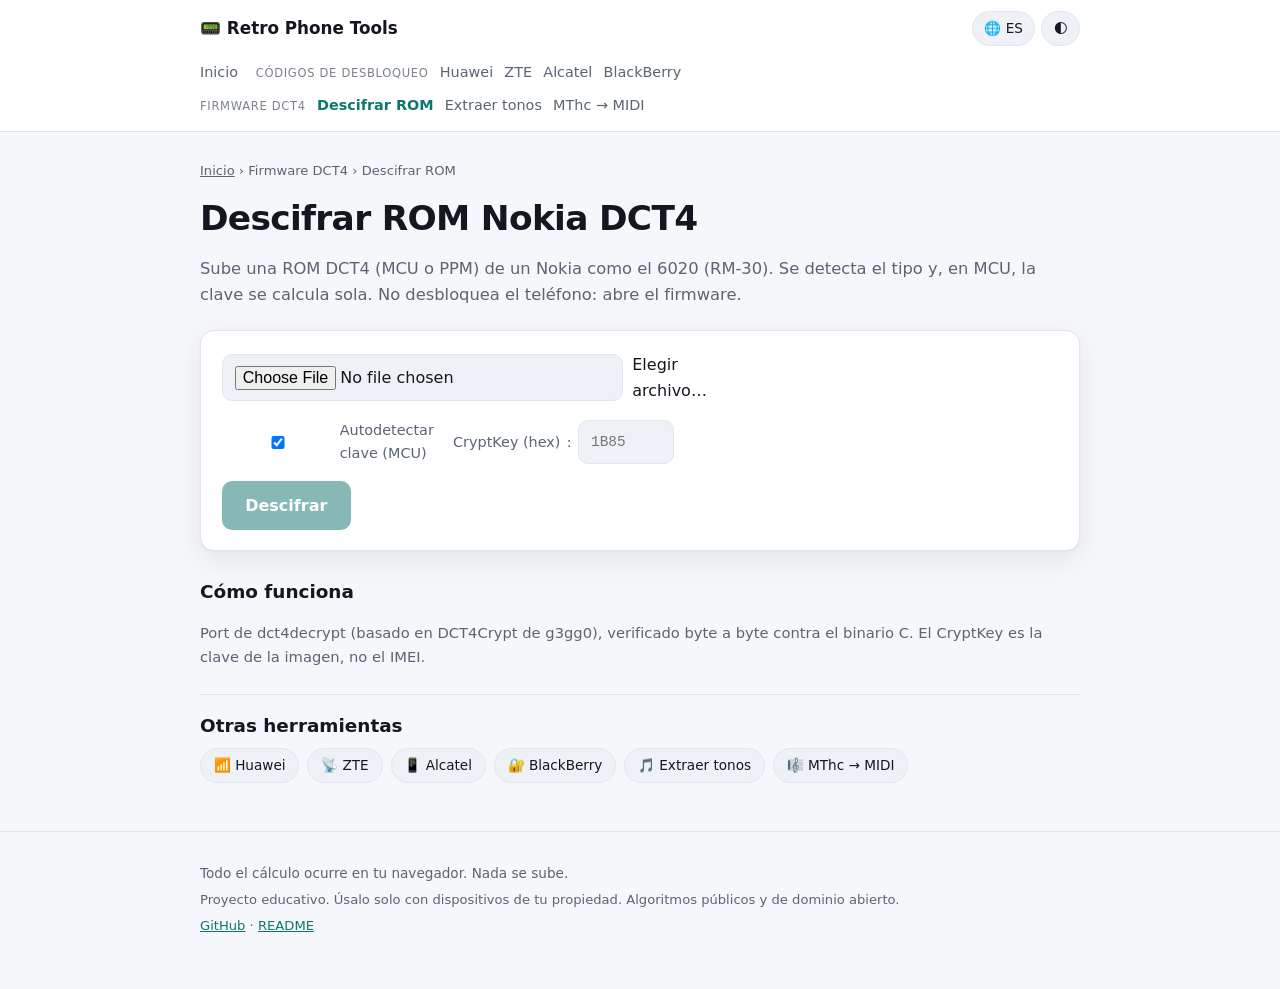
==== firmware/decrypt/index.html @ 7a3f13db "Retro Phone Tools: combined multi-tool site (unlock calculators + DCT4 firmware) - Multi-page static" ====
<!doctype html>
<html lang="es" data-slug="firmware/decrypt" data-title-key="p.dec.title" data-desc-key="p.dec.desc">
<head>
<meta charset="utf-8" />
<meta name="viewport" content="width=device-width, initial-scale=1" />
<title>Descifrar firmware Nokia DCT4 (MCU/PPM) online · Retro Phone Tools</title>
<meta name="description" content="Descifra ROMs de firmware Nokia DCT4 (MCU y PPM) y detecta el CryptKey, todo en el navegador. Verificado contra el binario de referencia." />
<meta name="keywords" content="Nokia DCT4 decrypt, descifrar firmware Nokia, DCT4 CryptKey, MCU PPM, 6020 RM-30, DCT4Crypt" />
<link rel="canonical" href="https://robyrew.github.io/retro-phone-tools/firmware/decrypt/" />
<meta name="color-scheme" content="light dark" />
<meta name="theme-color" content="#0f766e" />
<meta name="robots" content="index, follow, max-image-preview:large" />
<meta property="og:type" content="website" />
<meta property="og:site_name" content="Retro Phone Tools" />
<meta property="og:title" content="Descifrar firmware Nokia DCT4 (MCU/PPM) online" />
<meta property="og:description" content="Descifra ROMs de firmware Nokia DCT4 (MCU y PPM) y detecta el CryptKey, todo en el navegador. Verificado contra el binario de referencia." />
<meta property="og:url" content="https://robyrew.github.io/retro-phone-tools/firmware/decrypt/" />
<meta property="og:image" content="https://robyrew.github.io/retro-phone-tools/assets/og.svg" />
<meta property="og:locale" content="es_ES" />
<meta property="og:locale:alternate" content="en_US" />
<meta name="twitter:card" content="summary_large_image" />
<meta name="twitter:title" content="Descifrar firmware Nokia DCT4 (MCU/PPM) online" />
<meta name="twitter:description" content="Descifra ROMs de firmware Nokia DCT4 (MCU y PPM) y detecta el CryptKey, todo en el navegador. Verificado contra el binario de referencia." />
<meta name="twitter:image" content="https://robyrew.github.io/retro-phone-tools/assets/og.svg" />
<link rel="icon" href="../../assets/favicon.svg" type="image/svg+xml" />
<link rel="stylesheet" href="../../css/style.css" />
<script>(function(){try{var t=localStorage.getItem('rpt-theme');if(!t)t=matchMedia('(prefers-color-scheme: dark)').matches?'dark':'light';document.documentElement.dataset.theme=t;var l=localStorage.getItem('rpt-lang');if(l)document.documentElement.lang=l;}catch(e){}})();</script>
<script type="application/ld+json">{"@context":"https://schema.org","@type":"SoftwareApplication","name":"Descifrar firmware Nokia DCT4 (MCU/PPM) online","url":"https://robyrew.github.io/retro-phone-tools/firmware/decrypt/","applicationCategory":"UtilitiesApplication","operatingSystem":"Any (web browser)","description":"Descifra ROMs de firmware Nokia DCT4 (MCU y PPM) y detecta el CryptKey, todo en el navegador. Verificado contra el binario de referencia.","offers":{"@type":"Offer","price":"0","priceCurrency":"USD"},"isAccessibleForFree":true,"inLanguage":["es","en"],"author":{"@type":"Person","name":"RobyRew"}}</script>
<script type="application/ld+json">{"@context":"https://schema.org","@type":"BreadcrumbList","itemListElement":[{"@type":"ListItem","position":1,"name":"Inicio","item":"https://robyrew.github.io/retro-phone-tools/"},{"@type":"ListItem","position":2,"name":"Firmware DCT4","item":"https://robyrew.github.io/retro-phone-tools/firmware/decrypt/"},{"@type":"ListItem","position":3,"name":"Descifrar ROM","item":"https://robyrew.github.io/retro-phone-tools/firmware/decrypt/"}]}</script>
</head>
<body data-tool="decrypt">
<a class="skip" href="#main">Saltar al contenido</a>
<header class="topbar">
  <div class="wrap bar">
    <a class="brand" href="../../"><span aria-hidden="true">📟</span> Retro Phone Tools</a>
    <div class="controls">
      <button id="lang-btn" class="chip" aria-label="Language">🌐 <span id="lang-cur">ES</span></button>
      <button id="theme-btn" class="chip" aria-label="Theme">🌓</button>
    </div>
  </div>
  <div class="wrap"><nav class="mainnav" aria-label="tools"><a href="../../"  data-i18n="nav.home">Inicio</a><div class="nav-group"><span class="nav-h" data-i18n="nav.unlock">Códigos de desbloqueo</span><a href="../../unlock/huawei/"  data-i18n="p.hw.nav">Huawei</a><a href="../../unlock/zte/"  data-i18n="p.zte.nav">ZTE</a><a href="../../unlock/alcatel/"  data-i18n="p.alc.nav">Alcatel</a><a href="../../unlock/blackberry/"  data-i18n="p.bb.nav">BlackBerry</a></div><div class="nav-group"><span class="nav-h" data-i18n="nav.firmware">Firmware DCT4</span><a href="../../firmware/decrypt/" aria-current="page" class="active" data-i18n="p.dec.nav">Descifrar ROM</a><a href="../../firmware/extract/"  data-i18n="p.ext.nav">Extraer tonos</a><a href="../../firmware/mthc/"  data-i18n="p.mthc.nav">MThc → MIDI</a></div></nav></div>
</header>
<main id="main" class="wrap">
<article class="tool"><nav class="crumbs" aria-label="breadcrumb"><a href="../../" data-i18n="nav.home">Inicio</a> › <span data-i18n="nav.firmware">Firmware DCT4</span> › <span data-i18n="p.dec.nav">Descifrar ROM</span></nav>
      <h1 data-i18n="p.dec.h1">Descifrar ROM Nokia DCT4</h1>
      <p class="lede" data-i18n="p.dec.intro">Sube una ROM DCT4 (MCU o PPM) de un Nokia como el 6020 (RM-30). Se detecta el tipo y, en MCU, la clave se calcula sola. No desbloquea el teléfono: abre el firmware.</p>
      <div class="panel"><label class="filepick"><input type="file" id="dec-file" /><span data-i18n="ui.chooseFile">Elegir archivo…</span></label>
    <div class="row"><label class="inline"><input type="checkbox" id="dec-auto" checked /> <span data-i18n="t.dec.auto">Autodetectar clave (MCU)</span></label>
    <label class="inline"><span data-i18n="t.dec.key">CryptKey (hex)</span>: <input type="text" id="dec-key" class="key" maxlength="4" placeholder="1B85" disabled /></label></div>
    <button type="button" class="calc" id="dec-run" disabled data-i18n="t.dec.run">Descifrar</button><div class="results" id="dec-results" hidden></div></div>
      <section class="howto"><h2 data-i18n="ui.howto">Cómo funciona</h2><p data-i18n="p.dec.how">Port de dct4decrypt (basado en DCT4Crypt de g3gg0), verificado byte a byte contra el binario C. El CryptKey es la clave de la imagen, no el IMEI.</p></section>
      <section class="related"><h2 data-i18n="ui.related">Otras herramientas</h2><div class="rel-links"><a href="../../unlock/huawei/"><span aria-hidden="true">📶</span> <span data-i18n="p.hw.nav">Huawei</span></a><a href="../../unlock/zte/"><span aria-hidden="true">📡</span> <span data-i18n="p.zte.nav">ZTE</span></a><a href="../../unlock/alcatel/"><span aria-hidden="true">📱</span> <span data-i18n="p.alc.nav">Alcatel</span></a><a href="../../unlock/blackberry/"><span aria-hidden="true">🔐</span> <span data-i18n="p.bb.nav">BlackBerry</span></a><a href="../../firmware/extract/"><span aria-hidden="true">🎵</span> <span data-i18n="p.ext.nav">Extraer tonos</span></a><a href="../../firmware/mthc/"><span aria-hidden="true">🎼</span> <span data-i18n="p.mthc.nav">MThc → MIDI</span></a></div></section></article>
</main>
<footer class="site-footer"><div class="wrap">
  <p data-i18n="ui.privacy">Todo el cálculo ocurre en tu navegador. Nada se sube.</p>
  <p class="small" data-i18n="foot.disclaimer">Proyecto educativo. Úsalo solo con dispositivos de tu propiedad. Algoritmos públicos y de dominio abierto.</p>
  <p class="small"><a href="https://github.com/RobyRew/retro-phone-tools" rel="noopener">GitHub</a> · <a href="../../README.md">README</a></p>
</div></footer>
<script type="module" src="../../js/shell.js"></script>
<script type="module" src="../../js/app.js"></script>
</body>
</html>
---- css/style.css ----
:root {
  --bg: #f5f7fa; --surface: #ffffff; --surface-2: #eef1f6; --text: #14171f;
  --muted: #5b6472; --border: #e1e6ee; --accent: #0f766e; --accent-ink: #fff;
  --ok: #17915a; --err: #d1454b; --warn: #b7791f;
  --code-bg: #0f1222; --code-ink: #7ef0c0;
  --radius: 14px; --shadow: 0 1px 2px rgba(16,24,40,.05), 0 10px 30px rgba(16,24,40,.07);
  --font: system-ui, -apple-system, "Segoe UI", Roboto, Helvetica, Arial, sans-serif;
  --mono: ui-monospace, "SF Mono", "JetBrains Mono", Menlo, Consolas, monospace;
}
:root[data-theme="dark"] {
  --bg: #0b0d13; --surface: #12151d; --surface-2: #1a1e28; --text: #e8eaf0;
  --muted: #97a1b1; --border: #242a37; --accent: #2dd4bf; --accent-ink: #06120f;
  --ok: #4ade80; --err: #f87171; --warn: #f2c14e; --shadow: 0 1px 2px rgba(0,0,0,.3), 0 10px 30px rgba(0,0,0,.35);
}
* { box-sizing: border-box; }
[hidden] { display: none !important; }
html { scroll-behavior: smooth; }
body { margin: 0; font-family: var(--font); background: var(--bg); color: var(--text); line-height: 1.6; -webkit-font-smoothing: antialiased; }
.wrap { width: min(880px, 92vw); margin-inline: auto; }
a { color: var(--accent); }
h1 { font-size: clamp(1.5rem, 4vw, 2.15rem); letter-spacing: -.02em; margin: .2rem 0 .6rem; }
h2 { font-size: 1.15rem; margin: 0 0 .5rem; }
.lede { color: var(--muted); font-size: 1.02rem; margin: 0 0 1.4rem; }
.small { font-size: .82rem; }
.skip { position: absolute; left: -999px; }
.skip:focus { left: 1rem; top: .5rem; background: var(--accent); color: var(--accent-ink); padding: .5rem .8rem; border-radius: 8px; z-index: 10; }

/* header */
.topbar { background: color-mix(in srgb, var(--surface) 92%, transparent); border-bottom: 1px solid var(--border); position: sticky; top: 0; z-index: 5; backdrop-filter: saturate(160%) blur(8px); }
.bar { display: flex; align-items: center; justify-content: space-between; padding: .7rem 0; }
.brand { font-weight: 700; text-decoration: none; color: var(--text); font-size: 1.05rem; }
.controls { display: flex; gap: .4rem; }
.chip { font: inherit; cursor: pointer; background: var(--surface-2); border: 1px solid var(--border); color: var(--text); border-radius: 999px; padding: .35rem .7rem; font-size: .85rem; }
.chip:hover { border-color: var(--accent); }
.mainnav { display: flex; flex-wrap: wrap; gap: .3rem 1.1rem; padding: .1rem 0 .7rem; align-items: baseline; }
.mainnav > a, .nav-group a { text-decoration: none; color: var(--muted); font-size: .9rem; padding: .15rem 0; }
.mainnav > a:hover, .nav-group a:hover { color: var(--text); }
.mainnav a.active { color: var(--accent); font-weight: 600; }
.nav-group { display: inline-flex; flex-wrap: wrap; gap: .1rem .7rem; align-items: baseline; }
.nav-h { font-size: .72rem; text-transform: uppercase; letter-spacing: .06em; color: var(--muted); opacity: .8; }

main { padding: 1.8rem 0 3rem; }
.crumbs { font-size: .82rem; color: var(--muted); margin-bottom: .6rem; }
.crumbs a { color: var(--muted); }

/* home grid */
.tool-grid { display: grid; grid-template-columns: repeat(auto-fill, minmax(230px, 1fr)); gap: 1rem; }
.tool-card { display: flex; flex-direction: column; gap: .3rem; text-decoration: none; color: inherit; background: var(--surface); border: 1px solid var(--border); border-radius: var(--radius); padding: 1.1rem; box-shadow: var(--shadow); transition: transform .12s, border-color .12s; }
.tool-card:hover { transform: translateY(-2px); border-color: var(--accent); }
.tool-card .ico { font-size: 1.6rem; }
.tc-title { font-weight: 700; }
.tc-desc { font-size: .85rem; color: var(--muted); }

/* tool panel */
.panel { background: var(--surface); border: 1px solid var(--border); border-radius: var(--radius); padding: 1.3rem; box-shadow: var(--shadow); display: flex; flex-direction: column; gap: 1rem; align-items: flex-start; }
.field { display: flex; flex-direction: column; gap: .35rem; width: 100%; max-width: 360px; }
.field label { font-size: .8rem; font-weight: 600; color: var(--muted); }
.imei-row { display: flex; gap: .5rem; }
input, select { font: inherit; color: var(--text); background: var(--surface-2); border: 1px solid var(--border); border-radius: 10px; padding: .6rem .75rem; width: 100%; }
input:focus, select:focus { outline: none; border-color: var(--accent); box-shadow: 0 0 0 3px color-mix(in srgb, var(--accent) 25%, transparent); }
#imei { font-family: var(--mono); letter-spacing: .08em; }
input.key { font-family: var(--mono); max-width: 6rem; text-transform: uppercase; }
.status { font-size: .82rem; color: var(--muted); min-height: 1.1em; margin: .1rem 0 0; }
.status.ok { color: var(--ok); } .status.err { color: var(--err); }
.row { display: flex; flex-wrap: wrap; gap: .8rem 1.2rem; align-items: center; }
.inline { display: inline-flex; align-items: center; gap: .4rem; color: var(--muted); font-size: .9rem; }
button { font: inherit; cursor: pointer; border-radius: 10px; border: 1px solid transparent; }
button.ghost { background: transparent; border-color: var(--border); color: var(--text); padding: .6rem .9rem; }
button.ghost:hover { background: var(--surface-2); }
button.calc { background: var(--accent); color: var(--accent-ink); padding: .65rem 1.4rem; font-weight: 600; }
button.calc:hover:not(:disabled) { filter: brightness(1.08); }
button.calc:disabled { opacity: .5; cursor: not-allowed; }
.filepick { display: inline-flex; align-items: center; gap: .6rem; }

.results { width: 100%; display: grid; gap: .6rem; }
.result-card { display: flex; align-items: center; justify-content: space-between; gap: 1rem; background: var(--surface-2); border: 1px solid var(--border); border-radius: 10px; padding: .7rem .9rem; }
.result-card .label { font-size: .78rem; color: var(--muted); font-weight: 600; }
.result-card .value { font-family: var(--mono); font-size: 1.15rem; letter-spacing: .05em; word-break: break-all; }
.copy { background: var(--code-bg); color: var(--code-ink); border: none; padding: .45rem .7rem; font-size: .8rem; font-family: var(--mono); flex-shrink: 0; }
.summary { background: var(--surface-2); border: 1px solid var(--border); border-radius: 10px; padding: .8rem .9rem; font-size: .92rem; }
.summary b { font-family: var(--mono); }
.asset { display: flex; align-items: center; justify-content: space-between; gap: 1rem; background: var(--surface-2); border: 1px solid var(--border); border-radius: 10px; padding: .6rem .8rem; }
.asset .name { font-family: var(--mono); font-size: .95rem; word-break: break-all; }
.asset .sub { font-size: .78rem; color: var(--muted); }
.dl { background: var(--accent); color: var(--accent-ink); border: none; border-radius: 8px; padding: .45rem .8rem; font-size: .85rem; font-weight: 600; text-decoration: none; display: inline-block; }
.dl.ghost-dl { background: transparent; color: var(--text); border: 1px solid var(--border); }
.err-box { background: color-mix(in srgb, var(--warn) 16%, var(--surface)); border: 1px solid color-mix(in srgb, var(--warn) 45%, transparent); border-radius: 10px; padding: .7rem .9rem; font-size: .9rem; }

.howto { margin-top: 1.6rem; color: var(--muted); font-size: .92rem; }
.howto h2 { color: var(--text); }
.related { margin-top: 1.6rem; border-top: 1px solid var(--border); padding-top: 1rem; }
.rel-links { display: flex; flex-wrap: wrap; gap: .5rem; }
.rel-links a { text-decoration: none; background: var(--surface-2); border: 1px solid var(--border); border-radius: 999px; padding: .35rem .8rem; font-size: .85rem; color: var(--text); }
.rel-links a:hover { border-color: var(--accent); }

.site-footer { border-top: 1px solid var(--border); padding: 1.6rem 0 3rem; color: var(--muted); font-size: .85rem; }
.site-footer p { margin: .3rem 0; }
@media (max-width: 480px) { .result-card, .asset { flex-wrap: wrap; } .field { max-width: none; } }
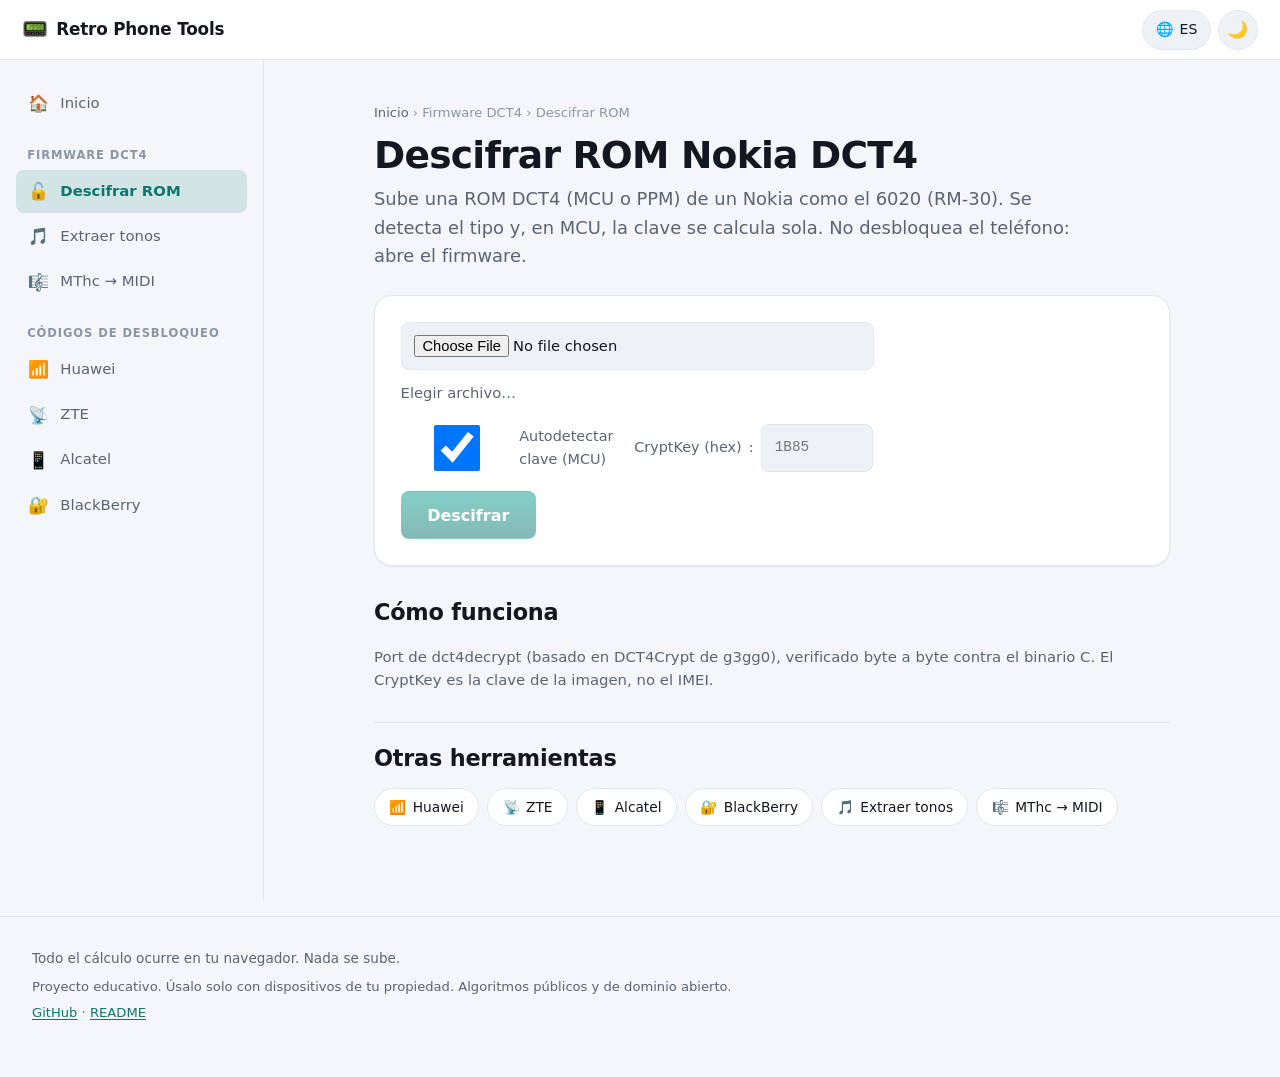
==== commit a31646a6: "Responsive UI/UX redesign: app-shell with sidebar + mobile drawer - Sticky app bar; left sidebar rai" ====
--- a/firmware/decrypt/index.html
+++ b/firmware/decrypt/index.html
@@ -30,17 +30,18 @@
 </head>
 <body data-tool="decrypt">
 <a class="skip" href="#main">Saltar al contenido</a>
-<header class="topbar">
-  <div class="wrap bar">
-    <a class="brand" href="../../"><span aria-hidden="true">📟</span> Retro Phone Tools</a>
-    <div class="controls">
-      <button id="lang-btn" class="chip" aria-label="Language">🌐 <span id="lang-cur">ES</span></button>
-      <button id="theme-btn" class="chip" aria-label="Theme">🌓</button>
-    </div>
+<header class="appbar">
+  <button class="menu-toggle" id="menu-toggle" aria-label="Menu" aria-expanded="false" aria-controls="sidebar"><span></span><span></span><span></span></button>
+  <a class="brand" href="../../"><span class="logo" aria-hidden="true">📟</span> <span class="brand-t">Retro Phone Tools</span></a>
+  <div class="controls">
+    <button id="lang-btn" class="chip" aria-label="Language">🌐 <span id="lang-cur">ES</span></button>
+    <button id="theme-btn" class="chip icon-btn" aria-label="Theme"></button>
   </div>
-  <div class="wrap"><nav class="mainnav" aria-label="tools"><a href="../../"  data-i18n="nav.home">Inicio</a><div class="nav-group"><span class="nav-h" data-i18n="nav.unlock">Códigos de desbloqueo</span><a href="../../unlock/huawei/"  data-i18n="p.hw.nav">Huawei</a><a href="../../unlock/zte/"  data-i18n="p.zte.nav">ZTE</a><a href="../../unlock/alcatel/"  data-i18n="p.alc.nav">Alcatel</a><a href="../../unlock/blackberry/"  data-i18n="p.bb.nav">BlackBerry</a></div><div class="nav-group"><span class="nav-h" data-i18n="nav.firmware">Firmware DCT4</span><a href="../../firmware/decrypt/" aria-current="page" class="active" data-i18n="p.dec.nav">Descifrar ROM</a><a href="../../firmware/extract/"  data-i18n="p.ext.nav">Extraer tonos</a><a href="../../firmware/mthc/"  data-i18n="p.mthc.nav">MThc → MIDI</a></div></nav></div>
 </header>
-<main id="main" class="wrap">
+<div class="backdrop" id="backdrop" hidden></div>
+<div class="layout">
+  <aside class="sidebar" id="sidebar"><nav class="sidebar-nav" aria-label="tools"><a href="../../"><span class="ni" aria-hidden="true">🏠</span><span data-i18n="nav.home">Inicio</span></a><div class="nav-group"><span class="nav-h" data-i18n="nav.firmware">Firmware DCT4</span><a href="../../firmware/decrypt/" aria-current="page" class="active"><span class="ni" aria-hidden="true">🔓</span><span data-i18n="p.dec.nav">Descifrar ROM</span></a><a href="../../firmware/extract/"><span class="ni" aria-hidden="true">🎵</span><span data-i18n="p.ext.nav">Extraer tonos</span></a><a href="../../firmware/mthc/"><span class="ni" aria-hidden="true">🎼</span><span data-i18n="p.mthc.nav">MThc → MIDI</span></a></div><div class="nav-group"><span class="nav-h" data-i18n="nav.unlock">Códigos de desbloqueo</span><a href="../../unlock/huawei/"><span class="ni" aria-hidden="true">📶</span><span data-i18n="p.hw.nav">Huawei</span></a><a href="../../unlock/zte/"><span class="ni" aria-hidden="true">📡</span><span data-i18n="p.zte.nav">ZTE</span></a><a href="../../unlock/alcatel/"><span class="ni" aria-hidden="true">📱</span><span data-i18n="p.alc.nav">Alcatel</span></a><a href="../../unlock/blackberry/"><span class="ni" aria-hidden="true">🔐</span><span data-i18n="p.bb.nav">BlackBerry</span></a></div></nav></aside>
+  <main id="main" class="content">
 <article class="tool"><nav class="crumbs" aria-label="breadcrumb"><a href="../../" data-i18n="nav.home">Inicio</a> › <span data-i18n="nav.firmware">Firmware DCT4</span> › <span data-i18n="p.dec.nav">Descifrar ROM</span></nav>
       <h1 data-i18n="p.dec.h1">Descifrar ROM Nokia DCT4</h1>
       <p class="lede" data-i18n="p.dec.intro">Sube una ROM DCT4 (MCU o PPM) de un Nokia como el 6020 (RM-30). Se detecta el tipo y, en MCU, la clave se calcula sola. No desbloquea el teléfono: abre el firmware.</p>
@@ -50,8 +51,9 @@
     <button type="button" class="calc" id="dec-run" disabled data-i18n="t.dec.run">Descifrar</button><div class="results" id="dec-results" hidden></div></div>
       <section class="howto"><h2 data-i18n="ui.howto">Cómo funciona</h2><p data-i18n="p.dec.how">Port de dct4decrypt (basado en DCT4Crypt de g3gg0), verificado byte a byte contra el binario C. El CryptKey es la clave de la imagen, no el IMEI.</p></section>
       <section class="related"><h2 data-i18n="ui.related">Otras herramientas</h2><div class="rel-links"><a href="../../unlock/huawei/"><span aria-hidden="true">📶</span> <span data-i18n="p.hw.nav">Huawei</span></a><a href="../../unlock/zte/"><span aria-hidden="true">📡</span> <span data-i18n="p.zte.nav">ZTE</span></a><a href="../../unlock/alcatel/"><span aria-hidden="true">📱</span> <span data-i18n="p.alc.nav">Alcatel</span></a><a href="../../unlock/blackberry/"><span aria-hidden="true">🔐</span> <span data-i18n="p.bb.nav">BlackBerry</span></a><a href="../../firmware/extract/"><span aria-hidden="true">🎵</span> <span data-i18n="p.ext.nav">Extraer tonos</span></a><a href="../../firmware/mthc/"><span aria-hidden="true">🎼</span> <span data-i18n="p.mthc.nav">MThc → MIDI</span></a></div></section></article>
-</main>
-<footer class="site-footer"><div class="wrap">
+  </main>
+</div>
+<footer class="site-footer"><div class="footer-inner">
   <p data-i18n="ui.privacy">Todo el cálculo ocurre en tu navegador. Nada se sube.</p>
   <p class="small" data-i18n="foot.disclaimer">Proyecto educativo. Úsalo solo con dispositivos de tu propiedad. Algoritmos públicos y de dominio abierto.</p>
   <p class="small"><a href="https://github.com/RobyRew/retro-phone-tools" rel="noopener">GitHub</a> · <a href="../../README.md">README</a></p>
--- a/css/style.css
+++ b/css/style.css
@@ -1,98 +1,195 @@
+/* ===== Retro Phone Tools — design system ===== */
 :root {
-  --bg: #f5f7fa; --surface: #ffffff; --surface-2: #eef1f6; --text: #14171f;
-  --muted: #5b6472; --border: #e1e6ee; --accent: #0f766e; --accent-ink: #fff;
+  --bg: #f4f6fa; --surface: #ffffff; --surface-2: #eef1f6; --surface-3: #e6eaf1;
+  --text: #131720; --muted: #5a6472; --faint: #8b95a5; --border: #e2e6ee;
+  --accent: #0d766e; --accent-2: #0a9d8f; --accent-ink: #ffffff;
   --ok: #17915a; --err: #d1454b; --warn: #b7791f;
   --code-bg: #0f1222; --code-ink: #7ef0c0;
-  --radius: 14px; --shadow: 0 1px 2px rgba(16,24,40,.05), 0 10px 30px rgba(16,24,40,.07);
+  --r-sm: 8px; --r: 12px; --r-lg: 18px;
+  --shadow-sm: 0 1px 2px rgba(16,24,40,.06);
+  --shadow: 0 4px 14px rgba(16,24,40,.08), 0 1px 3px rgba(16,24,40,.05);
+  --shadow-lg: 0 12px 34px rgba(16,24,40,.14);
+  --appbar-h: 60px; --sidebar-w: 264px; --content-max: 860px; --layout-max: 1280px;
   --font: system-ui, -apple-system, "Segoe UI", Roboto, Helvetica, Arial, sans-serif;
   --mono: ui-monospace, "SF Mono", "JetBrains Mono", Menlo, Consolas, monospace;
 }
 :root[data-theme="dark"] {
-  --bg: #0b0d13; --surface: #12151d; --surface-2: #1a1e28; --text: #e8eaf0;
-  --muted: #97a1b1; --border: #242a37; --accent: #2dd4bf; --accent-ink: #06120f;
-  --ok: #4ade80; --err: #f87171; --warn: #f2c14e; --shadow: 0 1px 2px rgba(0,0,0,.3), 0 10px 30px rgba(0,0,0,.35);
+  --bg: #0a0c12; --surface: #12151d; --surface-2: #191d27; --surface-3: #212633;
+  --text: #e8eaf0; --muted: #9aa3b2; --faint: #6b7484; --border: #262b38;
+  --accent: #2dd4bf; --accent-2: #34e0cb; --accent-ink: #05120f;
+  --ok: #4ade80; --err: #f87171; --warn: #f2c14e;
+  --shadow-sm: 0 1px 2px rgba(0,0,0,.4);
+  --shadow: 0 6px 20px rgba(0,0,0,.4); --shadow-lg: 0 16px 40px rgba(0,0,0,.5);
 }
 * { box-sizing: border-box; }
 [hidden] { display: none !important; }
-html { scroll-behavior: smooth; }
-body { margin: 0; font-family: var(--font); background: var(--bg); color: var(--text); line-height: 1.6; -webkit-font-smoothing: antialiased; }
-.wrap { width: min(880px, 92vw); margin-inline: auto; }
-a { color: var(--accent); }
-h1 { font-size: clamp(1.5rem, 4vw, 2.15rem); letter-spacing: -.02em; margin: .2rem 0 .6rem; }
-h2 { font-size: 1.15rem; margin: 0 0 .5rem; }
-.lede { color: var(--muted); font-size: 1.02rem; margin: 0 0 1.4rem; }
+html { scroll-behavior: smooth; -webkit-text-size-adjust: 100%; }
+body {
+  margin: 0; font-family: var(--font); background: var(--bg); color: var(--text);
+  line-height: 1.6; -webkit-font-smoothing: antialiased; overflow-x: hidden;
+}
+a { color: var(--accent); text-underline-offset: 2px; }
+h1 { font-size: clamp(1.55rem, 1.1rem + 2.2vw, 2.35rem); line-height: 1.15; letter-spacing: -.02em; margin: 0 0 .5rem; }
+h2 { font-size: clamp(1.15rem, 1rem + .6vw, 1.4rem); letter-spacing: -.01em; margin: 0 0 .7rem; }
+.lede { color: var(--muted); font-size: clamp(1rem, .95rem + .3vw, 1.12rem); margin: 0 0 1.5rem; max-width: 62ch; }
 .small { font-size: .82rem; }
-.skip { position: absolute; left: -999px; }
-.skip:focus { left: 1rem; top: .5rem; background: var(--accent); color: var(--accent-ink); padding: .5rem .8rem; border-radius: 8px; z-index: 10; }
 
-/* header */
-.topbar { background: color-mix(in srgb, var(--surface) 92%, transparent); border-bottom: 1px solid var(--border); position: sticky; top: 0; z-index: 5; backdrop-filter: saturate(160%) blur(8px); }
-.bar { display: flex; align-items: center; justify-content: space-between; padding: .7rem 0; }
-.brand { font-weight: 700; text-decoration: none; color: var(--text); font-size: 1.05rem; }
-.controls { display: flex; gap: .4rem; }
-.chip { font: inherit; cursor: pointer; background: var(--surface-2); border: 1px solid var(--border); color: var(--text); border-radius: 999px; padding: .35rem .7rem; font-size: .85rem; }
+.skip { position: absolute; left: -999px; top: 0; }
+.skip:focus { left: 12px; top: 10px; z-index: 60; background: var(--accent); color: var(--accent-ink); padding: .5rem .9rem; border-radius: var(--r-sm); }
+:focus-visible { outline: 2px solid var(--accent); outline-offset: 2px; border-radius: 4px; }
+
+/* ===== app bar ===== */
+.appbar {
+  position: sticky; top: 0; z-index: 40; height: var(--appbar-h);
+  display: flex; align-items: center; gap: .6rem;
+  padding: 0 clamp(.8rem, 2vw, 1.4rem);
+  background: color-mix(in srgb, var(--surface) 88%, transparent);
+  backdrop-filter: saturate(180%) blur(10px); -webkit-backdrop-filter: saturate(180%) blur(10px);
+  border-bottom: 1px solid var(--border);
+}
+.brand { display: inline-flex; align-items: center; gap: .5rem; font-weight: 800; letter-spacing: -.01em; color: var(--text); text-decoration: none; font-size: 1.05rem; }
+.brand .logo { font-size: 1.3rem; line-height: 1; }
+.appbar .controls { margin-left: auto; display: flex; gap: .4rem; }
+.chip {
+  font: inherit; cursor: pointer; display: inline-flex; align-items: center; gap: .35rem;
+  min-height: 40px; padding: 0 .8rem; border-radius: 999px;
+  background: var(--surface-2); border: 1px solid var(--border); color: var(--text); font-size: .88rem;
+  transition: border-color .15s, background .15s;
+}
 .chip:hover { border-color: var(--accent); }
-.mainnav { display: flex; flex-wrap: wrap; gap: .3rem 1.1rem; padding: .1rem 0 .7rem; align-items: baseline; }
-.mainnav > a, .nav-group a { text-decoration: none; color: var(--muted); font-size: .9rem; padding: .15rem 0; }
-.mainnav > a:hover, .nav-group a:hover { color: var(--text); }
-.mainnav a.active { color: var(--accent); font-weight: 600; }
-.nav-group { display: inline-flex; flex-wrap: wrap; gap: .1rem .7rem; align-items: baseline; }
-.nav-h { font-size: .72rem; text-transform: uppercase; letter-spacing: .06em; color: var(--muted); opacity: .8; }
+.icon-btn { padding: 0; width: 40px; justify-content: center; font-size: 1.05rem; }
+#theme-btn::before { content: "🌙"; }
+:root[data-theme="dark"] #theme-btn::before { content: "☀️"; }
 
-main { padding: 1.8rem 0 3rem; }
-.crumbs { font-size: .82rem; color: var(--muted); margin-bottom: .6rem; }
-.crumbs a { color: var(--muted); }
+/* hamburger */
+.menu-toggle {
+  display: none; width: 42px; height: 42px; flex-direction: column; justify-content: center;
+  gap: 5px; background: var(--surface-2); border: 1px solid var(--border); border-radius: var(--r-sm); cursor: pointer;
+}
+.menu-toggle span { display: block; height: 2px; width: 20px; margin: 0 auto; background: var(--text); border-radius: 2px; transition: transform .25s, opacity .2s; }
+body.menu-open .menu-toggle span:nth-child(1) { transform: translateY(7px) rotate(45deg); }
+body.menu-open .menu-toggle span:nth-child(2) { opacity: 0; }
+body.menu-open .menu-toggle span:nth-child(3) { transform: translateY(-7px) rotate(-45deg); }
 
-/* home grid */
-.tool-grid { display: grid; grid-template-columns: repeat(auto-fill, minmax(230px, 1fr)); gap: 1rem; }
-.tool-card { display: flex; flex-direction: column; gap: .3rem; text-decoration: none; color: inherit; background: var(--surface); border: 1px solid var(--border); border-radius: var(--radius); padding: 1.1rem; box-shadow: var(--shadow); transition: transform .12s, border-color .12s; }
-.tool-card:hover { transform: translateY(-2px); border-color: var(--accent); }
-.tool-card .ico { font-size: 1.6rem; }
-.tc-title { font-weight: 700; }
-.tc-desc { font-size: .85rem; color: var(--muted); }
+/* ===== layout ===== */
+.layout { max-width: var(--layout-max); margin-inline: auto; display: grid; grid-template-columns: var(--sidebar-w) minmax(0, 1fr); }
+.sidebar {
+  position: sticky; top: var(--appbar-h); align-self: start;
+  height: calc(100dvh - var(--appbar-h)); overflow-y: auto;
+  padding: 1.4rem 1rem; border-right: 1px solid var(--border);
+}
+.sidebar-nav { display: flex; flex-direction: column; gap: 1.3rem; }
+.sidebar-nav > a, .nav-group a {
+  display: flex; align-items: center; gap: .6rem; text-decoration: none; color: var(--muted);
+  padding: .5rem .7rem; border-radius: var(--r-sm); font-size: .93rem; font-weight: 500;
+}
+.sidebar-nav > a:hover, .nav-group a:hover { background: var(--surface-2); color: var(--text); }
+.sidebar-nav a.active { background: color-mix(in srgb, var(--accent) 14%, transparent); color: var(--accent); font-weight: 650; }
+.nav-group { display: flex; flex-direction: column; gap: .15rem; }
+.nav-h { font-size: .72rem; text-transform: uppercase; letter-spacing: .08em; color: var(--faint); padding: 0 .7rem .2rem; font-weight: 700; }
+.ni { font-size: 1.05rem; width: 1.4em; text-align: center; }
 
-/* tool panel */
-.panel { background: var(--surface); border: 1px solid var(--border); border-radius: var(--radius); padding: 1.3rem; box-shadow: var(--shadow); display: flex; flex-direction: column; gap: 1rem; align-items: flex-start; }
-.field { display: flex; flex-direction: column; gap: .35rem; width: 100%; max-width: 360px; }
-.field label { font-size: .8rem; font-weight: 600; color: var(--muted); }
-.imei-row { display: flex; gap: .5rem; }
-input, select { font: inherit; color: var(--text); background: var(--surface-2); border: 1px solid var(--border); border-radius: 10px; padding: .6rem .75rem; width: 100%; }
-input:focus, select:focus { outline: none; border-color: var(--accent); box-shadow: 0 0 0 3px color-mix(in srgb, var(--accent) 25%, transparent); }
-#imei { font-family: var(--mono); letter-spacing: .08em; }
-input.key { font-family: var(--mono); max-width: 6rem; text-transform: uppercase; }
-.status { font-size: .82rem; color: var(--muted); min-height: 1.1em; margin: .1rem 0 0; }
+.content { width: 100%; max-width: var(--content-max); margin-inline: auto; padding: clamp(1.4rem, 1rem + 2vw, 2.6rem) clamp(1rem, 3vw, 2rem) 4rem; }
+
+.backdrop { position: fixed; inset: 0; z-index: 30; background: rgba(6,9,14,.5); backdrop-filter: blur(2px); }
+
+/* ===== home ===== */
+.hero { padding: 1rem 0 1.4rem; }
+.home-group { margin-top: 2rem; }
+.home-group > h2 { display: flex; align-items: center; gap: .5rem; }
+.tool-grid { display: grid; grid-template-columns: repeat(auto-fill, minmax(clamp(220px, 42vw, 260px), 1fr)); gap: 1rem; }
+.tool-card {
+  display: flex; flex-direction: column; gap: .35rem; text-decoration: none; color: inherit;
+  background: var(--surface); border: 1px solid var(--border); border-radius: var(--r-lg);
+  padding: 1.2rem; box-shadow: var(--shadow-sm); position: relative; isolation: isolate;
+  transition: transform .16s ease, border-color .16s, box-shadow .16s;
+}
+.tool-card:hover { transform: translateY(-3px); border-color: color-mix(in srgb, var(--accent) 55%, var(--border)); box-shadow: var(--shadow); }
+.tool-card .ico { font-size: 1.7rem; }
+.tc-title { font-weight: 700; font-size: 1.02rem; }
+.tc-desc { font-size: .86rem; color: var(--muted); line-height: 1.45; }
+
+/* ===== tool page ===== */
+.crumbs { font-size: .82rem; color: var(--faint); margin-bottom: .7rem; }
+.crumbs a { color: var(--muted); text-decoration: none; }
+.crumbs a:hover { color: var(--accent); }
+.panel {
+  background: var(--surface); border: 1px solid var(--border); border-radius: var(--r-lg);
+  padding: clamp(1.1rem, 1rem + 1vw, 1.6rem); box-shadow: var(--shadow-sm);
+  display: flex; flex-direction: column; gap: 1.1rem; align-items: flex-start;
+}
+.field { display: flex; flex-direction: column; gap: .4rem; width: 100%; max-width: 380px; }
+.field label { font-size: .82rem; font-weight: 650; color: var(--muted); }
+.imei-row { display: flex; gap: .5rem; flex-wrap: wrap; }
+.imei-row input { flex: 1 1 200px; }
+input, select {
+  font: inherit; color: var(--text); background: var(--surface-2); border: 1px solid var(--border);
+  border-radius: var(--r-sm); padding: .7rem .8rem; width: 100%; min-height: 46px; transition: border-color .15s, box-shadow .15s;
+}
+input:focus, select:focus { outline: none; border-color: var(--accent); box-shadow: 0 0 0 3px color-mix(in srgb, var(--accent) 22%, transparent); }
+#imei { font-family: var(--mono); letter-spacing: .08em; font-size: 1.02rem; }
+input.key { font-family: var(--mono); max-width: 7rem; text-transform: uppercase; }
+.status { font-size: .82rem; color: var(--muted); min-height: 1.1em; margin: 0; }
 .status.ok { color: var(--ok); } .status.err { color: var(--err); }
-.row { display: flex; flex-wrap: wrap; gap: .8rem 1.2rem; align-items: center; }
-.inline { display: inline-flex; align-items: center; gap: .4rem; color: var(--muted); font-size: .9rem; }
-button { font: inherit; cursor: pointer; border-radius: 10px; border: 1px solid transparent; }
-button.ghost { background: transparent; border-color: var(--border); color: var(--text); padding: .6rem .9rem; }
+.row { display: flex; flex-wrap: wrap; gap: .8rem 1.3rem; align-items: center; }
+.inline { display: inline-flex; align-items: center; gap: .45rem; color: var(--muted); font-size: .9rem; }
+button { font: inherit; cursor: pointer; border-radius: var(--r-sm); border: 1px solid transparent; }
+button.ghost { background: transparent; border-color: var(--border); color: var(--text); min-height: 46px; padding: 0 1rem; }
 button.ghost:hover { background: var(--surface-2); }
-button.calc { background: var(--accent); color: var(--accent-ink); padding: .65rem 1.4rem; font-weight: 600; }
-button.calc:hover:not(:disabled) { filter: brightness(1.08); }
+button.calc {
+  background: linear-gradient(180deg, var(--accent-2), var(--accent)); color: var(--accent-ink);
+  min-height: 48px; padding: 0 1.6rem; font-weight: 650; font-size: 1rem; box-shadow: var(--shadow-sm);
+}
+button.calc:hover:not(:disabled) { filter: brightness(1.06); }
+button.calc:active:not(:disabled) { transform: translateY(1px); }
 button.calc:disabled { opacity: .5; cursor: not-allowed; }
-.filepick { display: inline-flex; align-items: center; gap: .6rem; }
+.filepick { display: inline-flex; align-items: center; gap: .7rem; flex-wrap: wrap; font-size: .92rem; color: var(--muted); }
+.filepick input[type=file] { max-width: 100%; }
 
-.results { width: 100%; display: grid; gap: .6rem; }
-.result-card { display: flex; align-items: center; justify-content: space-between; gap: 1rem; background: var(--surface-2); border: 1px solid var(--border); border-radius: 10px; padding: .7rem .9rem; }
-.result-card .label { font-size: .78rem; color: var(--muted); font-weight: 600; }
-.result-card .value { font-family: var(--mono); font-size: 1.15rem; letter-spacing: .05em; word-break: break-all; }
-.copy { background: var(--code-bg); color: var(--code-ink); border: none; padding: .45rem .7rem; font-size: .8rem; font-family: var(--mono); flex-shrink: 0; }
-.summary { background: var(--surface-2); border: 1px solid var(--border); border-radius: 10px; padding: .8rem .9rem; font-size: .92rem; }
+.results { width: 100%; display: grid; gap: .65rem; }
+.result-card {
+  display: flex; align-items: center; justify-content: space-between; gap: 1rem;
+  background: var(--surface-2); border: 1px solid var(--border); border-radius: var(--r); padding: .75rem .95rem;
+}
+.result-card .label { font-size: .76rem; color: var(--muted); font-weight: 650; text-transform: uppercase; letter-spacing: .03em; }
+.result-card .value { font-family: var(--mono); font-size: 1.2rem; letter-spacing: .05em; word-break: break-all; }
+.copy { background: var(--code-bg); color: var(--code-ink); border: none; padding: .5rem .8rem; font-size: .8rem; font-family: var(--mono); flex-shrink: 0; min-height: 40px; }
+.summary { background: var(--surface-2); border: 1px solid var(--border); border-radius: var(--r); padding: .85rem 1rem; font-size: .93rem; }
 .summary b { font-family: var(--mono); }
-.asset { display: flex; align-items: center; justify-content: space-between; gap: 1rem; background: var(--surface-2); border: 1px solid var(--border); border-radius: 10px; padding: .6rem .8rem; }
+.asset { display: flex; align-items: center; justify-content: space-between; gap: 1rem; background: var(--surface-2); border: 1px solid var(--border); border-radius: var(--r); padding: .65rem .85rem; }
 .asset .name { font-family: var(--mono); font-size: .95rem; word-break: break-all; }
 .asset .sub { font-size: .78rem; color: var(--muted); }
-.dl { background: var(--accent); color: var(--accent-ink); border: none; border-radius: 8px; padding: .45rem .8rem; font-size: .85rem; font-weight: 600; text-decoration: none; display: inline-block; }
+.dl { background: var(--accent); color: var(--accent-ink); border: none; border-radius: var(--r-sm); padding: .55rem .9rem; font-size: .85rem; font-weight: 650; text-decoration: none; display: inline-flex; align-items: center; min-height: 42px; }
 .dl.ghost-dl { background: transparent; color: var(--text); border: 1px solid var(--border); }
-.err-box { background: color-mix(in srgb, var(--warn) 16%, var(--surface)); border: 1px solid color-mix(in srgb, var(--warn) 45%, transparent); border-radius: 10px; padding: .7rem .9rem; font-size: .9rem; }
+.err-box { background: color-mix(in srgb, var(--warn) 15%, var(--surface)); border: 1px solid color-mix(in srgb, var(--warn) 45%, transparent); border-radius: var(--r); padding: .8rem 1rem; font-size: .9rem; }
 
-.howto { margin-top: 1.6rem; color: var(--muted); font-size: .92rem; }
+.howto { margin-top: 1.8rem; color: var(--muted); font-size: .93rem; }
 .howto h2 { color: var(--text); }
-.related { margin-top: 1.6rem; border-top: 1px solid var(--border); padding-top: 1rem; }
+.related { margin-top: 1.8rem; border-top: 1px solid var(--border); padding-top: 1.1rem; }
 .rel-links { display: flex; flex-wrap: wrap; gap: .5rem; }
-.rel-links a { text-decoration: none; background: var(--surface-2); border: 1px solid var(--border); border-radius: 999px; padding: .35rem .8rem; font-size: .85rem; color: var(--text); }
+.rel-links a { display: inline-flex; align-items: center; gap: .4rem; text-decoration: none; background: var(--surface); border: 1px solid var(--border); border-radius: 999px; padding: .45rem .9rem; font-size: .86rem; color: var(--text); }
 .rel-links a:hover { border-color: var(--accent); }
 
-.site-footer { border-top: 1px solid var(--border); padding: 1.6rem 0 3rem; color: var(--muted); font-size: .85rem; }
-.site-footer p { margin: .3rem 0; }
-@media (max-width: 480px) { .result-card, .asset { flex-wrap: wrap; } .field { max-width: none; } }
+.site-footer { border-top: 1px solid var(--border); margin-top: 1rem; }
+.footer-inner { max-width: var(--layout-max); margin-inline: auto; padding: 1.6rem clamp(1rem, 3vw, 2rem) 3rem; color: var(--muted); font-size: .85rem; }
+.footer-inner p { margin: .35rem 0; }
+
+/* ===== responsive: tablet & phone (off-canvas sidebar) ===== */
+@media (max-width: 1023px) {
+  .layout { display: block; }
+  .menu-toggle { display: flex; }
+  .sidebar {
+    position: fixed; top: var(--appbar-h); left: 0; bottom: 0; width: min(84vw, 300px); z-index: 35;
+    height: auto; background: var(--surface); box-shadow: var(--shadow-lg);
+    transform: translateX(-100%); transition: transform .28s cubic-bezier(.4,0,.2,1); border-right: 1px solid var(--border);
+  }
+  body.menu-open .sidebar { transform: none; }
+  .content { margin-inline: auto; }
+}
+@media (min-width: 1024px) { .backdrop { display: none !important; } }
+@media (max-width: 420px) {
+  .brand-t { display: none; }
+  .result-card, .asset { flex-wrap: wrap; }
+  .field { max-width: none; }
+}
+@media (prefers-reduced-motion: reduce) { * { transition: none !important; scroll-behavior: auto; } }
